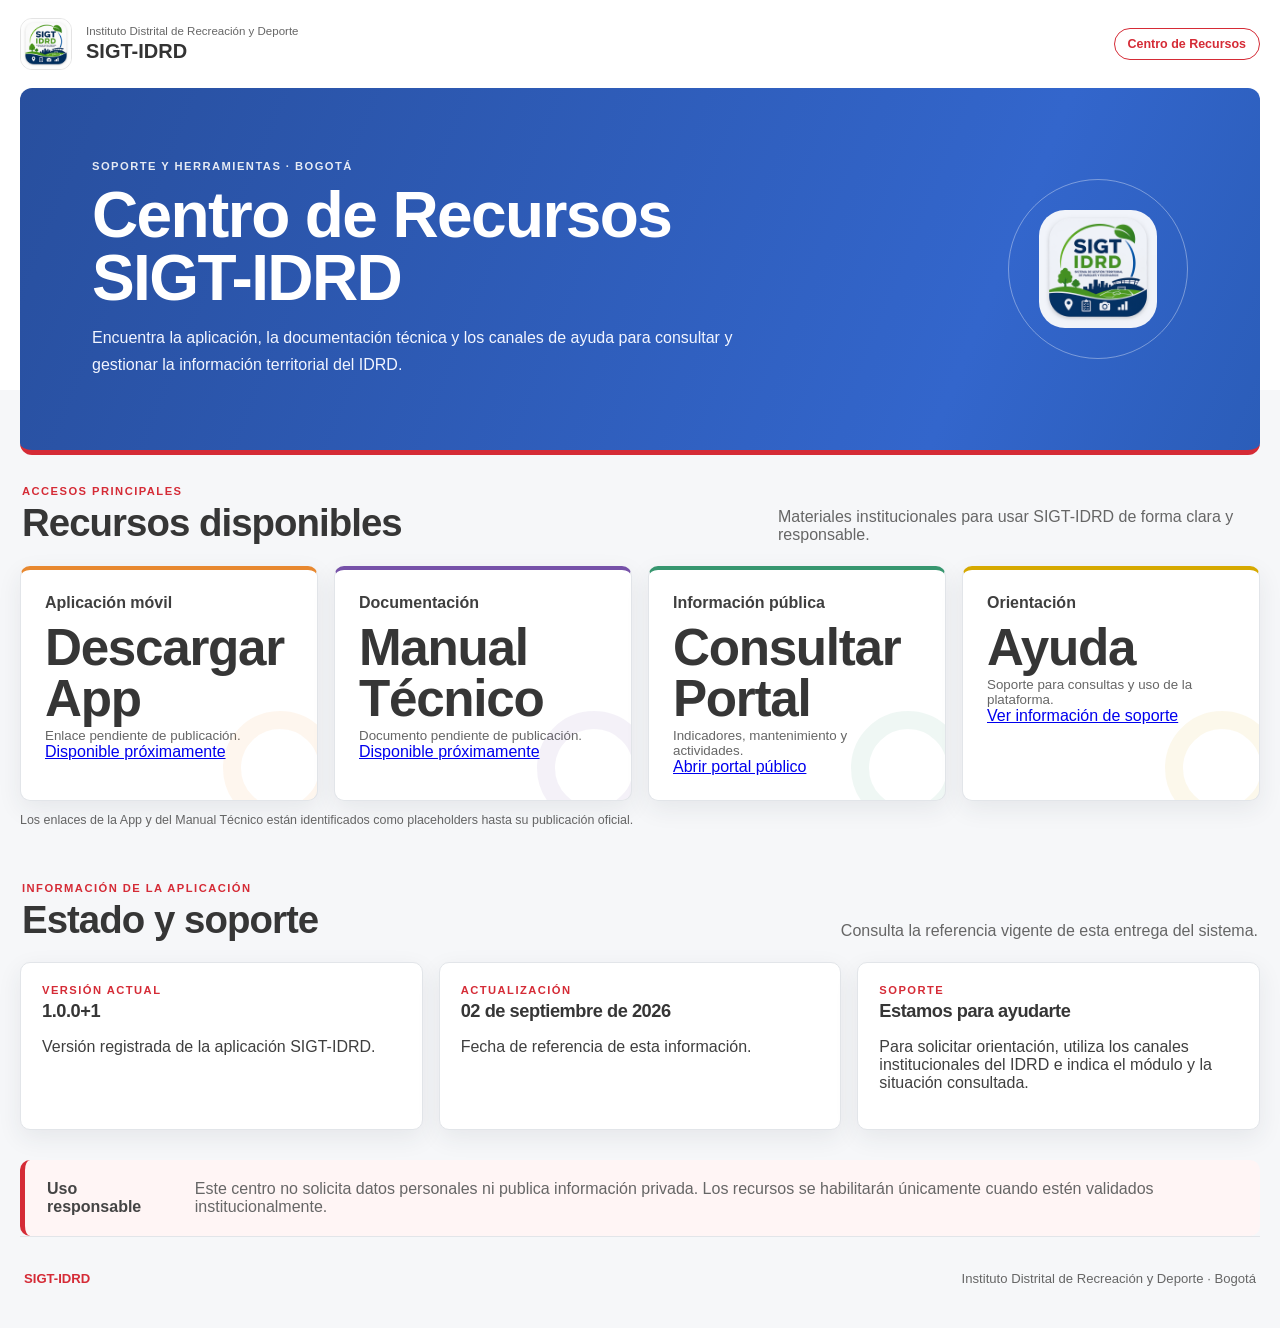
==== recursos.html @ ca85bbe2 "feat: agrega centro de recursos SIGT-IDRD" ====
<!doctype html>
<html lang="es">
<head>
  <meta charset="utf-8">
  <meta name="viewport" content="width=device-width, initial-scale=1">
  <meta name="description" content="Centro de recursos del Sistema Integral de Gestión Territorial SIGT-IDRD.">
  <title>SIGT-IDRD | Centro de Recursos</title>
  <link rel="stylesheet" href="css/styles.css">
  <link rel="stylesheet" href="css/idrd-visual.css">
</head>
<body>
  <a class="skip-link" href="#contenido">Saltar al contenido</a>

  <header class="site-header">
    <div class="brand">
      <img class="brand-mark" style="width:52px;height:52px;padding:0;object-fit:cover;background:transparent;border-radius:12px" src="assets/branding/sigt_idrd_app_icon_1024.png" alt="Identidad visual SIGT-IDRD">
      <div>
        <p>Instituto Distrital de Recreación y Deporte</p>
        <strong>SIGT-IDRD</strong>
      </div>
    </div>
    <span class="public-badge">Centro de Recursos</span>
  </header>

  <main id="contenido">
    <section class="hero" aria-labelledby="titulo-recursos">
      <div>
        <p class="eyebrow">Soporte y herramientas · Bogotá</p>
        <h1 id="titulo-recursos">Centro de Recursos SIGT-IDRD</h1>
        <p>Encuentra la aplicación, la documentación técnica y los canales de ayuda para consultar y gestionar la información territorial del IDRD.</p>
      </div>
      <div class="hero-seal" aria-hidden="true">
        <img style="width:118px;height:118px;object-fit:cover;border-radius:26px;opacity:.94" src="assets/branding/sigt_idrd_app_icon_1024.png" alt="">
      </div>
    </section>

    <section class="page-section" aria-labelledby="recursos-disponibles">
      <div class="section-intro">
        <div>
          <p class="eyebrow">Accesos principales</p>
          <h2 id="recursos-disponibles">Recursos disponibles</h2>
        </div>
        <p>Materiales institucionales para usar SIGT-IDRD de forma clara y responsable.</p>
      </div>

      <div class="kpi-grid four">
        <article class="kpi-card orange">
          <span>Aplicación móvil</span>
          <strong>Descargar App</strong>
          <small>Enlace pendiente de publicación.</small>
          <a class="resource-action" href="#pendiente-app" aria-disabled="true">Disponible próximamente</a>
        </article>

        <article class="kpi-card blue">
          <span>Documentación</span>
          <strong>Manual Técnico</strong>
          <small>Documento pendiente de publicación.</small>
          <a class="resource-action" href="#pendiente-manual" aria-disabled="true">Disponible próximamente</a>
        </article>

        <article class="kpi-card green">
          <span>Información pública</span>
          <strong>Consultar Portal</strong>
          <small>Indicadores, mantenimiento y actividades.</small>
          <a class="resource-action" href="index.html">Abrir portal público</a>
        </article>

        <article class="kpi-card lime">
          <span>Orientación</span>
          <strong>Ayuda</strong>
          <small>Soporte para consultas y uso de la plataforma.</small>
          <a class="resource-action" href="#soporte">Ver información de soporte</a>
        </article>
      </div>

      <p class="scope-note">Los enlaces de la App y del Manual Técnico están identificados como placeholders hasta su publicación oficial.</p>
    </section>

    <section id="soporte" class="page-section" aria-labelledby="estado-recursos">
      <div class="section-intro">
        <div>
          <p class="eyebrow">Información de la aplicación</p>
          <h2 id="estado-recursos">Estado y soporte</h2>
        </div>
        <p>Consulta la referencia vigente de esta entrega del sistema.</p>
      </div>

      <div class="kpi-grid three">
        <article class="panel">
          <p class="eyebrow">Versión actual</p>
          <h3>1.0.0+1</h3>
          <p>Versión registrada de la aplicación SIGT-IDRD.</p>
        </article>
        <article class="panel">
          <p class="eyebrow">Actualización</p>
          <h3>02 de septiembre de 2026</h3>
          <p>Fecha de referencia de esta información.</p>
        </article>
        <article class="panel">
          <p class="eyebrow">Soporte</p>
          <h3>Estamos para ayudarte</h3>
          <p>Para solicitar orientación, utiliza los canales institucionales del IDRD e indica el módulo y la situación consultada.</p>
        </article>
      </div>
    </section>

    <aside class="privacy-note">
      <strong>Uso responsable</strong>
      <p>Este centro no solicita datos personales ni publica información privada. Los recursos se habilitarán únicamente cuando estén validados institucionalmente.</p>
    </aside>
  </main>

  <footer>
    <strong>SIGT-IDRD</strong>
    <p>Instituto Distrital de Recreación y Deporte · Bogotá</p>
  </footer>
</body>
</html>
---- css/styles.css ----
:root{--ink:#17302d;--muted:#60716d;--paper:#f3f5ef;--surface:#fff;--green:#007a58;--dark:#075543;--lime:#bdd532;--orange:#ee9c36;--blue:#3186a5;--line:#dce4dc;--shadow:0 18px 48px rgba(19,54,46,.09)}*{box-sizing:border-box}html{scroll-behavior:smooth}body{margin:0;color:var(--ink);background:var(--paper);font-family:Inter,"Segoe UI",Arial,sans-serif}.skip-link{position:absolute;left:-999px;top:8px;padding:10px;background:#fff;z-index:9999}.skip-link:focus{left:8px}.site-header,main,footer{width:min(1440px,calc(100% - 40px));margin:auto}.site-header{min-height:88px;display:flex;align-items:center;justify-content:space-between;gap:20px}.brand{display:flex;align-items:center;gap:14px}.brand-mark{padding:13px 10px;color:#fff;background:var(--green);border-radius:4px 16px;font-weight:900}.brand p{margin:0;color:var(--muted);font-size:.72rem}.brand strong{display:block;margin-top:3px;font-size:1.25rem}.public-badge{padding:8px 13px;color:var(--dark);border:1px solid var(--green);border-radius:99px;font-size:.78rem;font-weight:750}.hero{min-height:285px;padding:clamp(34px,6vw,72px);display:flex;align-items:center;justify-content:space-between;overflow:hidden;color:#fff;background:linear-gradient(120deg,#064b3c,#007a58 70%,#129571);border-radius:28px;box-shadow:var(--shadow)}.hero>div:first-child{max-width:780px}.eyebrow{margin:0;color:var(--green);font-size:.7rem;font-weight:850;letter-spacing:.13em;text-transform:uppercase}.hero .eyebrow{color:#dced89}.hero h1{margin:12px 0;max-width:750px;font:800 clamp(2.2rem,5vw,4.7rem)/.98 Georgia,serif;letter-spacing:-.045em}.hero p:last-child{max-width:650px;margin-bottom:0;color:#daebe5;line-height:1.65}.hero-seal{width:180px;height:180px;flex:none;display:grid;place-items:center;border:1px solid #ffffff55;border-radius:50%;box-shadow:inset 0 0 0 24px #ffffff0d;font:italic 700 1.1rem Georgia,serif}.section-nav{position:sticky;top:8px;z-index:900;width:max-content;max-width:100%;margin:20px auto;padding:6px;display:flex;gap:4px;background:#fffffff0;border:1px solid var(--line);border-radius:14px;box-shadow:var(--shadow);backdrop-filter:blur(10px)}.nav-tab{min-height:42px;padding:0 24px;color:var(--muted);background:transparent;border:0;border-radius:9px;font-weight:750;cursor:pointer}.nav-tab:hover{color:var(--dark);background:#edf3ee}.nav-tab.active{color:#fff;background:var(--green)}button:focus-visible,input:focus-visible{outline:3px solid #3186a555;outline-offset:2px}.page-section{padding:26px 0 12px}.page-section[hidden]{display:none}.section-intro{margin:4px 2px 22px;display:flex;align-items:end;justify-content:space-between;gap:24px}.section-intro h2{margin:6px 0 0;font:800 clamp(1.8rem,3vw,2.7rem)/1.05 Georgia,serif}.section-intro>p{max-width:480px;margin:0;color:var(--muted)}.kpi-grid{display:grid;gap:16px}.four{grid-template-columns:repeat(4,1fr)}.three{grid-template-columns:repeat(3,1fr)}.two{grid-template-columns:repeat(2,1fr);max-width:720px}.compact{margin:14px 0 20px}.kpi-card{min-height:164px;padding:24px;overflow:hidden;position:relative;color:var(--green);background:#fff;border:1px solid var(--line);border-radius:18px}.kpi-card:after{content:"";width:78px;height:78px;position:absolute;right:-20px;bottom:-25px;border:18px solid currentColor;border-radius:50%;opacity:.12}.kpi-card span,.kpi-card small{display:block;color:var(--muted)}.kpi-card span{color:var(--ink);font-weight:800}.kpi-card strong{display:block;margin:10px 0 4px;font:800 clamp(2.1rem,4vw,3.35rem)/1 Georgia,serif}.orange{color:var(--orange)}.green{color:var(--green)}.blue{color:var(--blue)}.lime{color:#819514}.privacy-note{margin-top:18px;padding:20px 22px;display:flex;gap:25px;color:var(--dark);background:#e7f0e9;border-left:5px solid var(--green);border-radius:10px}.privacy-note p{margin:0;color:var(--muted)}.filter-panel{padding:20px;display:grid;grid-template-columns:repeat(5,minmax(125px,1fr));gap:12px;align-items:end;background:#fff;border:1px solid var(--line);border-radius:18px;box-shadow:var(--shadow)}.activities-filters{grid-template-columns:repeat(6,minmax(110px,1fr))}.filter-panel label{display:grid;gap:7px;color:var(--muted);font-size:.76rem;font-weight:750}.filter-panel input,.filter-panel button{min-height:43px;border-radius:9px;font:inherit}.filter-panel input{width:100%;padding:0 11px;color:var(--ink);background:#fafbf8;border:1px solid var(--line)}.filter-panel input:disabled{background:#eef0ec}.filter-actions{display:flex;gap:8px;grid-column:1/-1;justify-content:flex-end}.filter-panel button{padding:0 18px;color:#fff;background:var(--green);border:0;cursor:pointer;font-weight:750}.filter-panel .secondary{color:var(--dark);background:#e7efea}.scope-note,.map-note{color:var(--muted);font-size:.78rem}.analytics-layout{display:grid;grid-template-columns:minmax(0,1.25fr) minmax(380px,.85fr);gap:18px}.panel{min-width:0;padding:21px;background:#fff;border:1px solid var(--line);border-radius:19px;box-shadow:var(--shadow)}.panel h3{margin:4px 0 8px;font-size:1.14rem}.panel-heading{display:flex;justify-content:space-between;gap:12px}.panel-heading>span{height:max-content;padding:6px 9px;color:var(--muted);background:var(--paper);border-radius:20px;font-size:.7rem}.map{height:590px;margin-top:14px;border-radius:13px;background:#dce7df}.chart-column{display:grid;gap:18px}.chart{height:250px}.three-charts .chart{height:190px}.status{min-height:24px;margin:18px 3px;color:var(--muted);font-size:.86rem}.status.error{color:#a43e31}footer{padding:34px 4px 42px;display:flex;justify-content:space-between;color:var(--muted);font-size:.82rem}footer strong{color:var(--green)}footer p{margin:0}@media(max-width:1050px){.four{grid-template-columns:repeat(2,1fr)}.filter-panel,.activities-filters{grid-template-columns:repeat(3,1fr)}.analytics-layout{grid-template-columns:1fr}.map{height:420px}.chart-column{grid-template-columns:repeat(2,1fr)}.three-charts{grid-template-columns:repeat(3,1fr)}}@media(max-width:720px){.site-header,main,footer{width:calc(100% - 24px)}.site-header{min-height:74px}.brand p,.public-badge{display:none}.hero{min-height:340px;padding:32px 24px;align-items:flex-start;position:relative}.hero-seal{position:absolute;right:-42px;bottom:-42px;width:160px;height:160px}.section-nav{width:100%}.nav-tab{flex:1;padding:0 8px}.section-intro{display:block}.section-intro>p{margin-top:10px}.three,.filter-panel,.activities-filters{grid-template-columns:repeat(2,1fr)}.chart-column,.three-charts{grid-template-columns:1fr}.chart,.three-charts .chart{height:245px}}@media(max-width:460px){.four,.three,.two,.filter-panel,.activities-filters{grid-template-columns:1fr}.hero h1{font-size:2.4rem}.map{height:350px}.filter-actions{display:grid}}
---- css/idrd-visual.css ----
:root {
  --ink: #3f3f3f;
  --muted: #666666;
  --paper: #f6f7f9;
  --surface: #ffffff;
  --green: #3366cc;
  --dark: #2454a6;
  --blue: #3366cc;
  --red-idrd: #d52b36;
  --purple-idrd: #7651a8;
  --orange-idrd: #e8882f;
  --green-idrd: #37966f;
  --yellow-idrd: #d6a900;
  --line: #e2e5e9;
  --shadow: 0 8px 24px rgba(33, 48, 69, 0.08);
}

body {
  color: var(--ink);
  background: linear-gradient(#ffffff 0, #ffffff 390px, var(--paper) 390px);
  font-family: Arial, Helvetica, sans-serif;
}

h1, h2, h3, .hero h1, .section-intro h2, .kpi-card strong {
  color: #363636;
  font-family: Arial, Helvetica, sans-serif;
  letter-spacing: -0.025em;
}

.site-header { background: #ffffff; }
.brand strong { color: #333333; }
.brand-mark { border: 1px solid #e4e4e4; box-shadow: none !important; }
.public-badge { color: var(--red-idrd); border-color: var(--red-idrd); }

.hero {
  color: #ffffff;
  background: linear-gradient(112deg, #284f9e 0%, #3366cc 76%, #2b5db9 100%);
  border-radius: 12px;
  box-shadow: none;
  border-bottom: 5px solid var(--red-idrd);
}

.hero h1 { color: #ffffff; }
.hero .eyebrow { color: #ffffff; opacity: 0.88; }
.hero p:last-child { color: #f2f5ff; }
.hero-seal { border-color: rgba(255,255,255,.36); box-shadow: none; }
.hero-seal img { box-shadow: none !important; }

.section-nav {
  background: rgba(255,255,255,.97);
  border-color: #dfe3ea;
  border-radius: 8px;
  box-shadow: 0 5px 18px rgba(38,61,96,.1);
}
.nav-tab { color: #555555; border-radius: 5px; }
.nav-tab:hover { color: var(--dark); background: #edf2fc; }
.nav-tab.active { color: #ffffff; background: var(--blue); }

.eyebrow { color: var(--red-idrd); }
.section-intro > p, .scope-note, .map-note, .status { color: var(--muted); }
.panel, .kpi-card, .filter-panel {
  background: #ffffff;
  border-color: var(--line);
  border-radius: 10px;
  box-shadow: var(--shadow);
}
.kpi-card { border-top: 4px solid currentColor; }
.kpi-card.orange { color: var(--orange-idrd); }
.kpi-card.green { color: var(--green-idrd); }
.kpi-card.blue { color: var(--purple-idrd); }
.kpi-card.lime { color: var(--yellow-idrd); }
.kpi-card::after { opacity: .08; }
.filter-panel input, .filter-panel select { color: #444444; background: #ffffff; border: 1px solid #cfd5dc; }
.filter-panel select { width: 100%; min-height: 43px; padding: 0 32px 0 11px; border-radius: 9px; font: inherit; }
.filter-panel button { background: var(--blue); }
.filter-panel button:hover { background: var(--dark); }
.filter-panel .secondary { color: var(--dark); background: #eaf0fb; }
.privacy-note { color: #444444; background: #fff5f5; border-left-color: var(--red-idrd); }
.panel-heading > span { color: #5f5f5f; background: #f0f2f5; }
.map { border: 1px solid #d9dde2; border-radius: 8px; }

footer { border-top: 1px solid var(--line); }
footer strong { color: var(--red-idrd); }

.park-selector { display: grid; grid-template-columns: minmax(180px, 260px) minmax(260px, 620px); align-items: center; gap: 16px; margin-bottom: 18px; }
.park-selector label { font-weight: 700; color: #444444; }
.park-selector select { min-height: 46px; padding: 0 38px 0 12px; color: #444444; background: #ffffff; border: 1px solid #cfd5dc; border-radius: 7px; font: inherit; }
.park-empty { padding: 32px; color: var(--muted); text-align: center; }
.park-identity { display: flex; justify-content: space-between; align-items: center; gap: 28px; margin-bottom: 18px; }
.park-identity h3 { margin: 6px 0; font-size: clamp(1.5rem, 3vw, 2.25rem); }
.park-identity p { margin: 0; }
.park-identity dl { display: grid; grid-template-columns: repeat(2, minmax(150px, 1fr)); gap: 12px; min-width: min(100%, 390px); margin: 0; }
.park-identity dl div { padding: 13px 15px; background: var(--paper); border-radius: 7px; }
.park-identity dt { color: var(--muted); font-size: .76rem; font-weight: 700; }
.park-identity dd { margin: 5px 0 0; color: #333333; font-weight: 700; }
.coming-soon { font-size: clamp(1.25rem, 2.4vw, 1.8rem) !important; }
#reporte-parque .kpi-card { min-height: 118px; padding: 16px; }
#reporte-parque .kpi-card strong { font-size: clamp(1.65rem, 2.5vw, 2.35rem); }
.park-report-block { margin-top: 24px; }
.compact-intro { margin-bottom: 10px; }
.compact-intro h3 { margin: 5px 0 0; font-size: 1.55rem; }
#reporte-parque .compact-intro h3 { font-size: 1.25rem; }
#reporte-parque .park-chart-grid { display: flex; gap: 14px; flex-wrap: nowrap; align-items: stretch; }
#reporte-parque .park-chart-grid > .panel { flex: 1 1 0; min-width: 0; }
.park-chart-grid .panel { min-height: 220px; padding: 16px; display: flex; flex-direction: column; }
.park-chart-grid .panel h3 { margin: 0 0 2px; min-height: 36px; }
#reporte-parque .park-chart-grid .panel h3 { font-size: 15px; }
.park-chart-grid .chart { height: 175px; flex: 1; }
#reporte-parque .park-detail-grid { display: flex; gap: 14px; flex-wrap: nowrap; margin-top: 24px; align-items: stretch; }
#reporte-parque .park-detail-grid > .panel { flex: 1 1 0; min-width: 0; }
.park-detail { min-width: 0; height: 100%; padding: 16px; }
.park-detail h3 { margin-top: 0; }
.table-wrap { overflow-x: auto; }
.public-table { width: 100%; border-collapse: collapse; font-size: .86rem; }
#reporte-parque .public-table { font-size: 11px; }
.public-table th, .public-table td { padding: 11px 12px; border-bottom: 1px solid var(--line); text-align: left; vertical-align: top; }
#reporte-parque .public-table th, #reporte-parque .public-table td { padding: 8px 9px; }
#reporte-parque .public-table th { font-size: 11px; font-weight: 600; }
.public-table th { color: #444444; background: #f5f6f8; white-space: nowrap; }
.public-table td { color: #555555; }
.table-empty { margin: 16px 0 4px; color: var(--muted); }
.evidence-coming { min-height: 34px; padding: 0 12px; color: #70757d; background: #eef0f3; border: 1px solid #d7dbe1; border-radius: 6px; font: inherit; font-size: .78rem; font-weight: 700; cursor: not-allowed; }
#reporte-parque .evidence-coming { font-size: 11px; }
.evidence-view { min-height: 34px; padding: 0 12px; color: #ffffff; background: var(--blue); border: 1px solid var(--blue); border-radius: 6px; font: inherit; font-size: 11px; font-weight: 700; cursor: pointer; }
.evidence-view:hover { background: var(--dark); border-color: var(--dark); }

@media(max-width:720px){.park-selector{grid-template-columns:1fr}.park-identity{display:block}.park-identity dl{margin-top:18px}.section-nav{overflow-x:auto}.nav-tab{min-width:max-content}.park-report-block,.park-detail-grid{margin-top:18px}}
@media(max-width:600px){#reporte-parque .park-chart-grid,#reporte-parque .park-detail-grid{flex-direction:column}}
@media(max-width:460px){.park-identity dl{grid-template-columns:1fr}}
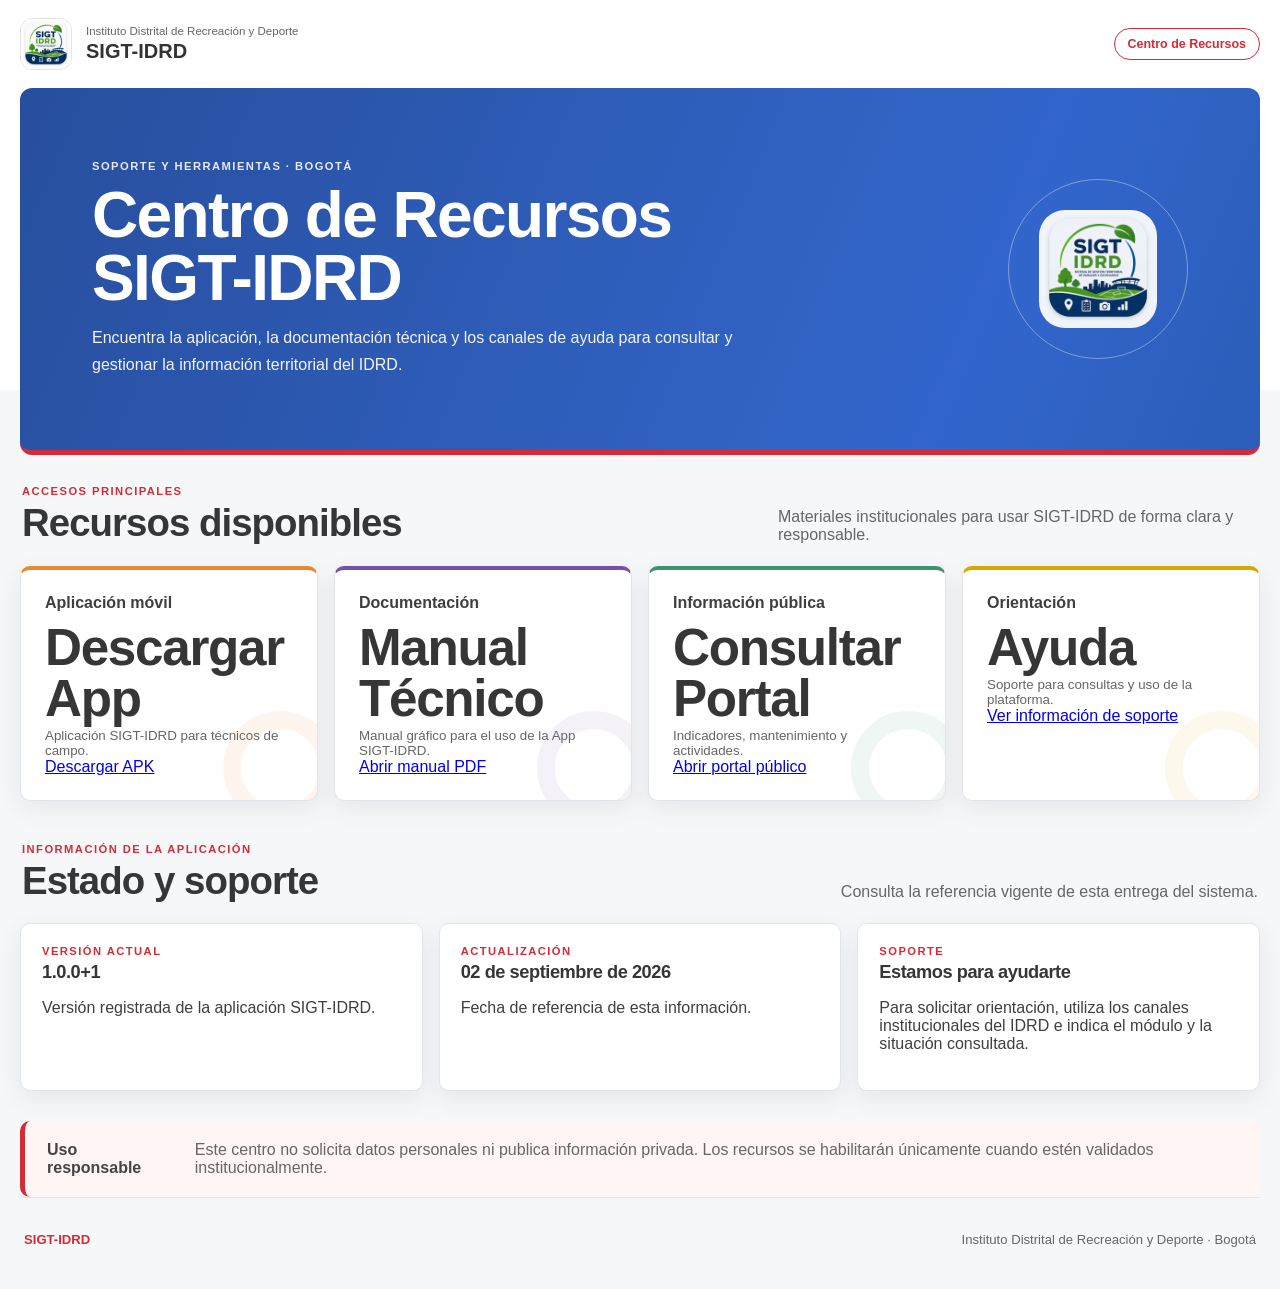
==== commit 7bafa9e4: "fix: habilita visualmente descargas del centro de recursos" ====
--- a/recursos.html
+++ b/recursos.html
@@ -47,15 +47,15 @@
         <article class="kpi-card orange">
           <span>Aplicación móvil</span>
           <strong>Descargar App</strong>
-          <small>Enlace pendiente de publicación.</small>
-          <a class="resource-action" href="#pendiente-app" aria-disabled="true">Disponible próximamente</a>
+          <small>Aplicación SIGT-IDRD para técnicos de campo.</small>
+          <a class="resource-action" href="https://github.com/Jhao21/sigt-idrd-portal/releases/download/campo-beta-v1/SIGT-IDRD_Campo_Beta_v1.apk" download>Descargar APK</a>
         </article>
 
         <article class="kpi-card blue">
           <span>Documentación</span>
           <strong>Manual Técnico</strong>
-          <small>Documento pendiente de publicación.</small>
-          <a class="resource-action" href="#pendiente-manual" aria-disabled="true">Disponible próximamente</a>
+          <small>Manual gráfico para el uso de la App SIGT-IDRD.</small>
+          <a class="resource-action" href="descargas/Manual_SIGT_IDRD_Tecnicos_Campo.pdf">Abrir manual PDF</a>
         </article>
 
         <article class="kpi-card green">
@@ -73,7 +73,6 @@
         </article>
       </div>
 
-      <p class="scope-note">Los enlaces de la App y del Manual Técnico están identificados como placeholders hasta su publicación oficial.</p>
     </section>
 
     <section id="soporte" class="page-section" aria-labelledby="estado-recursos">
